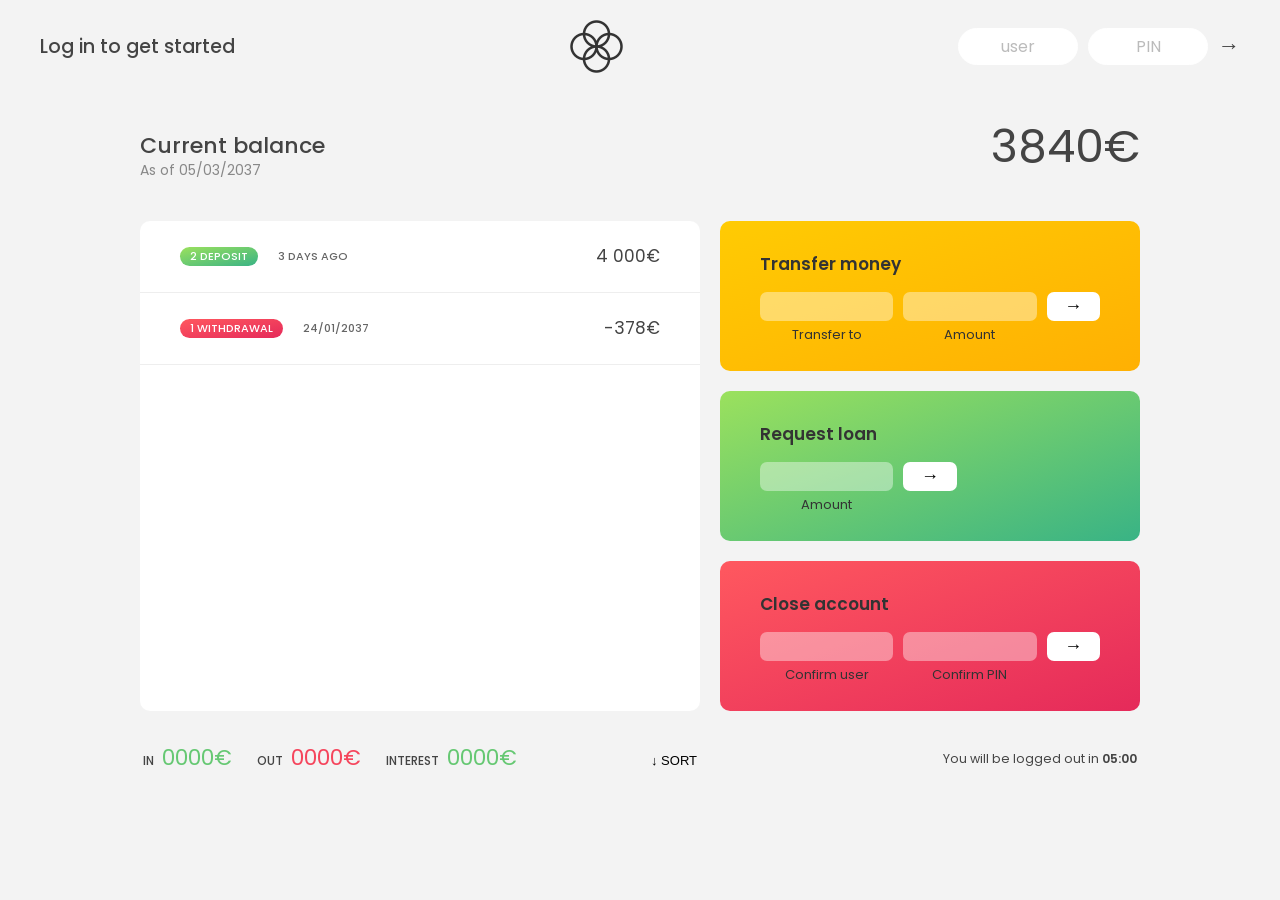
==== homeworks/array-bankist/index.html @ 2f8fd4d6 "abankist project" ====
<!DOCTYPE html>
<html lang="en">

<head>
    <meta charset="UTF-8" />
    <meta name="viewport" content="width=device-width, initial-scale=1.0" />
    <meta http-equiv="X-UA-Compatible" content="ie=edge" />
    <link rel="shortcut icon" type="image/png" href="/icon.png" />

    <link href="https://fonts.googleapis.com/css?family=Poppins:400,500,600&display=swap" rel="stylesheet" />

    <link rel="stylesheet" href="style.css" />
    <title>Bankist</title>
</head>

<body>
    <!-- TOP NAVIGATION -->
    <nav>
        <p class="welcome">Log in to get started</p>
        <img src="logo.png" alt="Logo" class="logo" />
        <form class="login">
            <input type="text" placeholder="user" class="login__input login__input--user" />
            <!-- In practice, use type="password" -->
            <input type="text" placeholder="PIN" maxlength="4" class="login__input login__input--pin" />
            <button class="login__btn">&rarr;</button>
        </form>
    </nav>

    <main class="app">
        <!-- BALANCE -->
        <div class="balance">
            <div>
                <p class="balance__label">Current balance</p>
                <p class="balance__date">
                    As of <span class="date">05/03/2037</span>
                </p>
            </div>
            <p class="balance__value">0000€</p>
        </div>

        <!-- MOVEMENTS -->
        <div class="movements">
            <div class="movements__row">
                <div class="movements__type movements__type--deposit">2 deposit</div>
                <div class="movements__date">3 days ago</div>
                <div class="movements__value">4 000€</div>
            </div>
            <div class="movements__row">
                <div class="movements__type movements__type--withdrawal">
                    1 withdrawal
                </div>
                <div class="movements__date">24/01/2037</div>
                <div class="movements__value">-378€</div>
            </div>
        </div>

        <!-- SUMMARY -->
        <div class="summary">
            <p class="summary__label">In</p>
            <p class="summary__value summary__value--in">0000€</p>
            <p class="summary__label">Out</p>
            <p class="summary__value summary__value--out">0000€</p>
            <p class="summary__label">Interest</p>
            <p class="summary__value summary__value--interest">0000€</p>
            <button class="btn--sort">&downarrow; SORT</button>
        </div>

        <!-- OPERATION: TRANSFERS -->
        <div class="operation operation--transfer">
            <h2>Transfer money</h2>
            <form class="form form--transfer">
                <input type="text" class="form__input form__input--to" />
                <input type="number" class="form__input form__input--amount" />
                <button class="form__btn form__btn--transfer">&rarr;</button>
                <label class="form__label">Transfer to</label>
                <label class="form__label">Amount</label>
            </form>
        </div>

        <!-- OPERATION: LOAN -->
        <div class="operation operation--loan">
            <h2>Request loan</h2>
            <form class="form form--loan">
                <input type="number" class="form__input form__input--loan-amount" />
                <button class="form__btn form__btn--loan">&rarr;</button>
                <label class="form__label form__label--loan">Amount</label>
            </form>
        </div>

        <!-- OPERATION: CLOSE -->
        <div class="operation operation--close">
            <h2>Close account</h2>
            <form class="form form--close">
                <input type="text" class="form__input form__input--user" />
                <input type="password" maxlength="6" class="form__input form__input--pin" />
                <button class="form__btn form__btn--close">&rarr;</button>
                <label class="form__label">Confirm user</label>
                <label class="form__label">Confirm PIN</label>
            </form>
        </div>

        <!-- LOGOUT TIMER -->
        <p class="logout-timer">
            You will be logged out in <span class="timer">05:00</span>
        </p>
    </main>

    <!-- <footer>
      &copy; by Jonas Schmedtmann. Don't claim as your own :)
    </footer> -->

    <script src="script.js"></script>
</body>

</html>
---- homeworks/array-bankist/style.css ----
/*
 * Use this CSS to learn some intersting techniques,
 * in case you're wondering how I built the UI.
 * Have fun! 😁
 */

* {
    margin: 0;
    padding: 0;
    box-sizing: inherit;
}

html {
    font-size: 62.5%;
    box-sizing: border-box;
}

body {
    font-family: "Poppins", sans-serif;
    color: #444;
    background-color: #f3f3f3;
    height: 100vh;
    padding: 2rem;
}

nav {
    display: flex;
    justify-content: space-between;
    align-items: center;
    padding: 0 2rem;
}

.welcome {
    font-size: 1.9rem;
    font-weight: 500;
}

.logo {
    height: 5.25rem;
}

.login {
    display: flex;
}

.login__input {
    border: none;
    padding: 0.5rem 2rem;
    font-size: 1.6rem;
    font-family: inherit;
    text-align: center;
    width: 12rem;
    border-radius: 10rem;
    margin-right: 1rem;
    color: inherit;
    border: 1px solid #fff;
    transition: all 0.3s;
}

.login__input:focus {
    outline: none;
    border: 1px solid #ccc;
}

.login__input::placeholder {
    color: #bbb;
}

.login__btn {
    border: none;
    background: none;
    font-size: 2.2rem;
    color: inherit;
    cursor: pointer;
    transition: all 0.3s;
}

.login__btn:hover,
.login__btn:focus,
.btn--sort:hover,
.btn--sort:focus {
    outline: none;
    color: #777;
}

/* MAIN */
.app {
    position: relative;
    max-width: 100rem;
    margin: 4rem auto;
    display: grid;
    grid-template-columns: 4fr 3fr;
    grid-template-rows: auto repeat(3, 15rem) auto;
    gap: 2rem;

    /* NOTE This creates the fade in/out anumation */
    /* opacity: 0; */
    transition: all 1s;
}

.balance {
    grid-column: 1 / span 2;
    display: flex;
    align-items: flex-end;
    justify-content: space-between;
    margin-bottom: 2rem;
}

.balance__label {
    font-size: 2.2rem;
    font-weight: 500;
    margin-bottom: -0.2rem;
}

.balance__date {
    font-size: 1.4rem;
    color: #888;
}

.balance__value {
    font-size: 4.5rem;
    font-weight: 400;
}

/* MOVEMENTS */
.movements {
    grid-row: 2 / span 3;
    background-color: #fff;
    border-radius: 1rem;
    overflow: scroll;
}

.movements__row {
    padding: 2.25rem 4rem;
    display: flex;
    align-items: center;
    border-bottom: 1px solid #eee;
}

.movements__type {
    font-size: 1.1rem;
    text-transform: uppercase;
    font-weight: 500;
    color: #fff;
    padding: 0.1rem 1rem;
    border-radius: 10rem;
    margin-right: 2rem;
}

.movements__date {
    font-size: 1.1rem;
    text-transform: uppercase;
    font-weight: 500;
    color: #666;
}

.movements__type--deposit {
    background-image: linear-gradient(to top left, #39b385, #9be15d);
}

.movements__type--withdrawal {
    background-image: linear-gradient(to top left, #e52a5a, #ff585f);
}

.movements__value {
    font-size: 1.7rem;
    margin-left: auto;
}

/* SUMMARY */
.summary {
    grid-row: 5 / 6;
    display: flex;
    align-items: baseline;
    padding: 0 0.3rem;
    margin-top: 1rem;
}

.summary__label {
    font-size: 1.2rem;
    font-weight: 500;
    text-transform: uppercase;
    margin-right: 0.8rem;
}

.summary__value {
    font-size: 2.2rem;
    margin-right: 2.5rem;
}

.summary__value--in,
.summary__value--interest {
    color: #66c873;
}

.summary__value--out {
    color: #f5465d;
}

.btn--sort {
    margin-left: auto;
    border: none;
    background: none;
    font-size: 1.3rem;
    font-weight: 500;
    cursor: pointer;
}

/* OPERATIONS */
.operation {
    border-radius: 1rem;
    padding: 3rem 4rem;
    color: #333;
}

.operation--transfer {
    background-image: linear-gradient(to top left, #ffb003, #ffcb03);
}

.operation--loan {
    background-image: linear-gradient(to top left, #39b385, #9be15d);
}

.operation--close {
    background-image: linear-gradient(to top left, #e52a5a, #ff585f);
}

h2 {
    margin-bottom: 1.5rem;
    font-size: 1.7rem;
    font-weight: 600;
    color: #333;
}

.form {
    display: grid;
    grid-template-columns: 2.5fr 2.5fr 1fr;
    grid-template-rows: auto auto;
    gap: 0.4rem 1rem;
}

/* Exceptions for interst */
.form.form--loan {
    grid-template-columns: 2.5fr 1fr 2.5fr;
}

.form__label--loan {
    grid-row: 2;
}

/* End exceptions */

.form__input {
    width: 100%;
    border: none;
    background-color: rgba(255, 255, 255, 0.4);
    font-family: inherit;
    font-size: 1.5rem;
    text-align: center;
    color: #333;
    padding: 0.3rem 1rem;
    border-radius: 0.7rem;
    transition: all 0.3s;
}

.form__input:focus {
    outline: none;
    background-color: rgba(255, 255, 255, 0.6);
}

.form__label {
    font-size: 1.3rem;
    text-align: center;
}

.form__btn {
    border: none;
    border-radius: 0.7rem;
    font-size: 1.8rem;
    background-color: #fff;
    cursor: pointer;
    transition: all 0.3s;
}

.form__btn:focus {
    outline: none;
    background-color: rgba(255, 255, 255, 0.8);
}

.logout-timer {
    padding: 0 0.3rem;
    margin-top: 1.9rem;
    text-align: right;
    font-size: 1.25rem;
}

.timer {
    font-weight: 600;
}
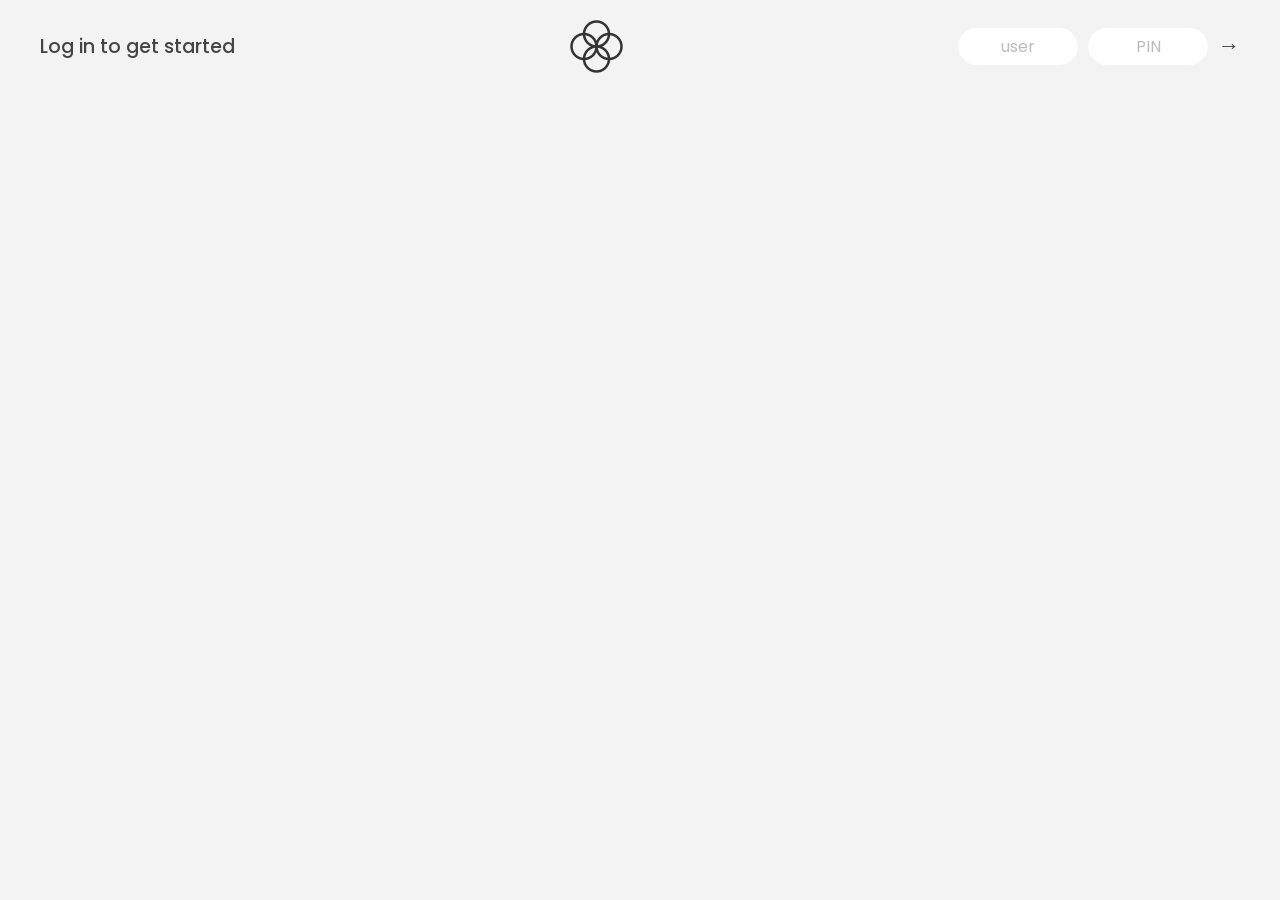
==== commit 6543525e: "bankist-PR" ====
--- a/homeworks/array-bankist/index.html
+++ b/homeworks/array-bankist/index.html
@@ -9,7 +9,7 @@
 
     <link href="https://fonts.googleapis.com/css?family=Poppins:400,500,600&display=swap" rel="stylesheet" />
 
-    <link rel="stylesheet" href="style.css" />
+    <link rel="stylesheet" href="./style.css" />
     <title>Bankist</title>
 </head>
 
--- a/homeworks/array-bankist/style.css
+++ b/homeworks/array-bankist/style.css
@@ -94,7 +94,7 @@
     gap: 2rem;
 
     /* NOTE This creates the fade in/out anumation */
-    /* opacity: 0; */
+    opacity: 0;
     transition: all 1s;
 }
 
